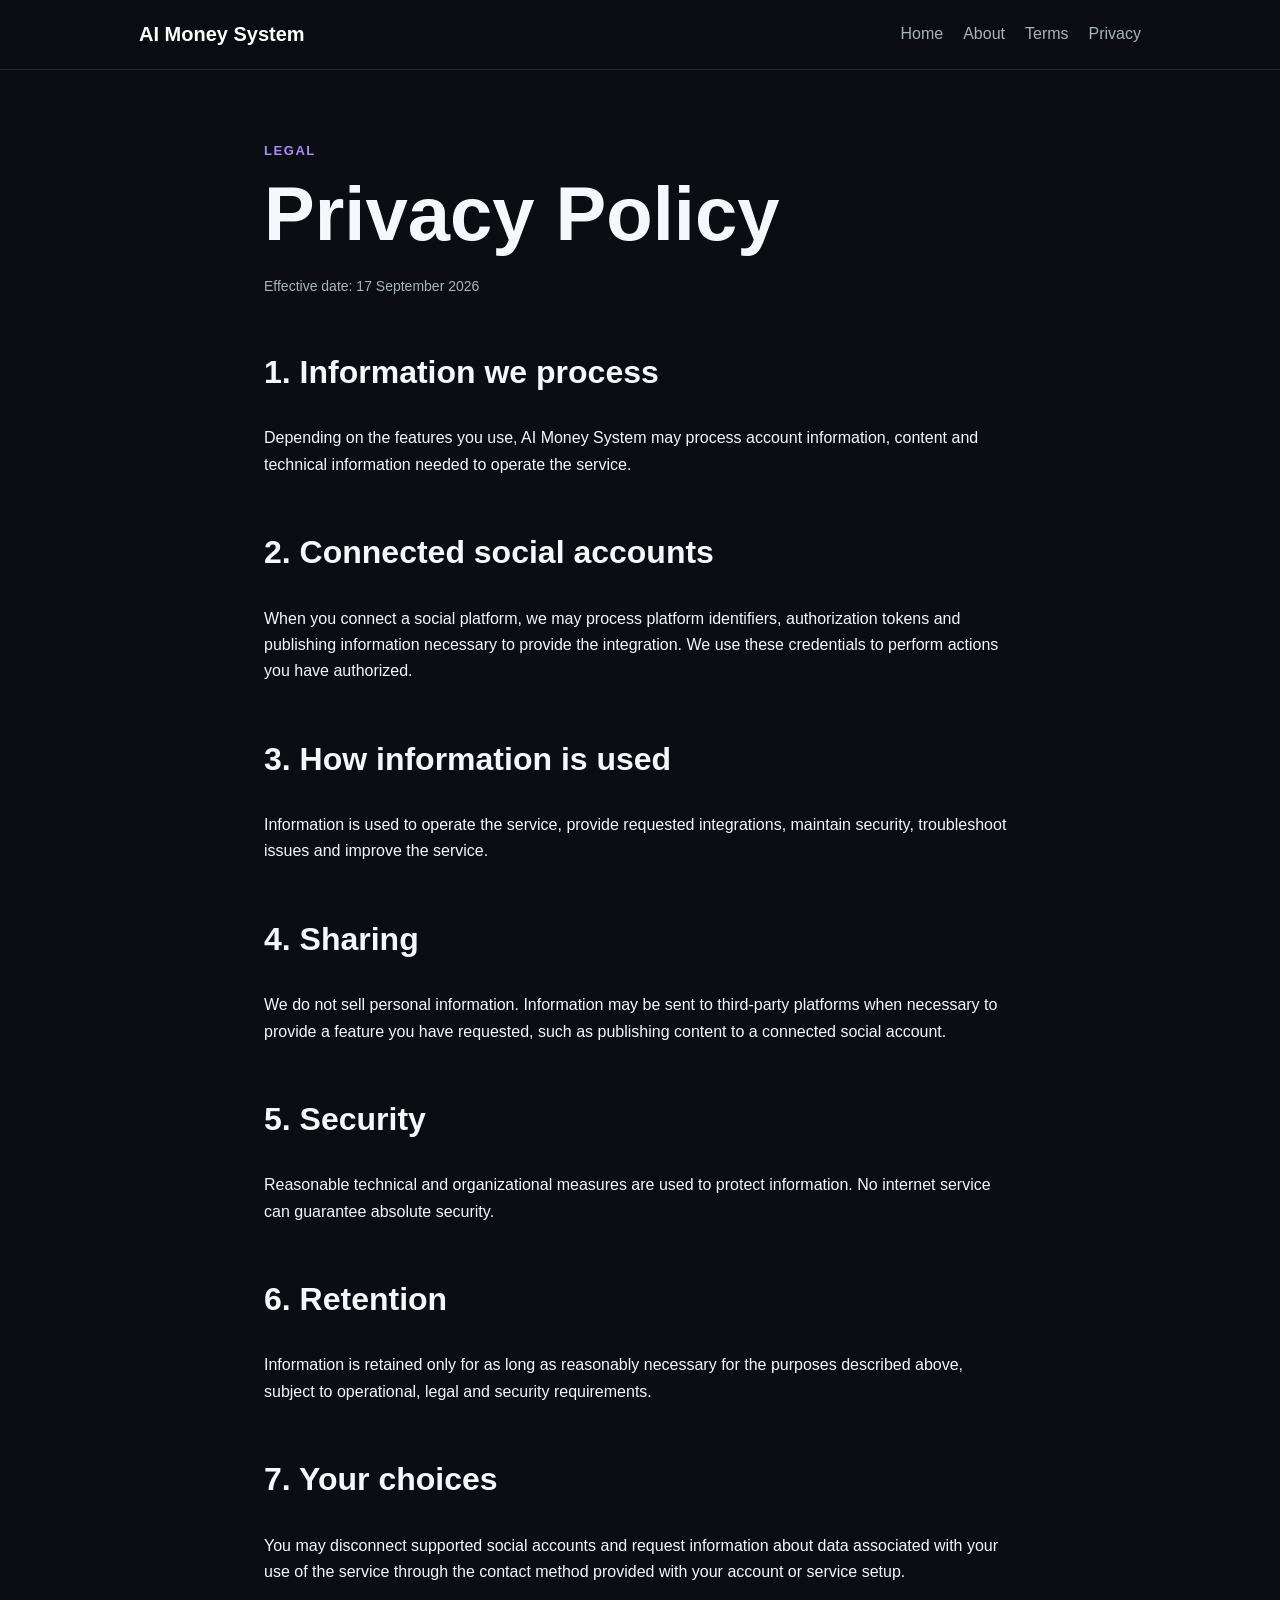
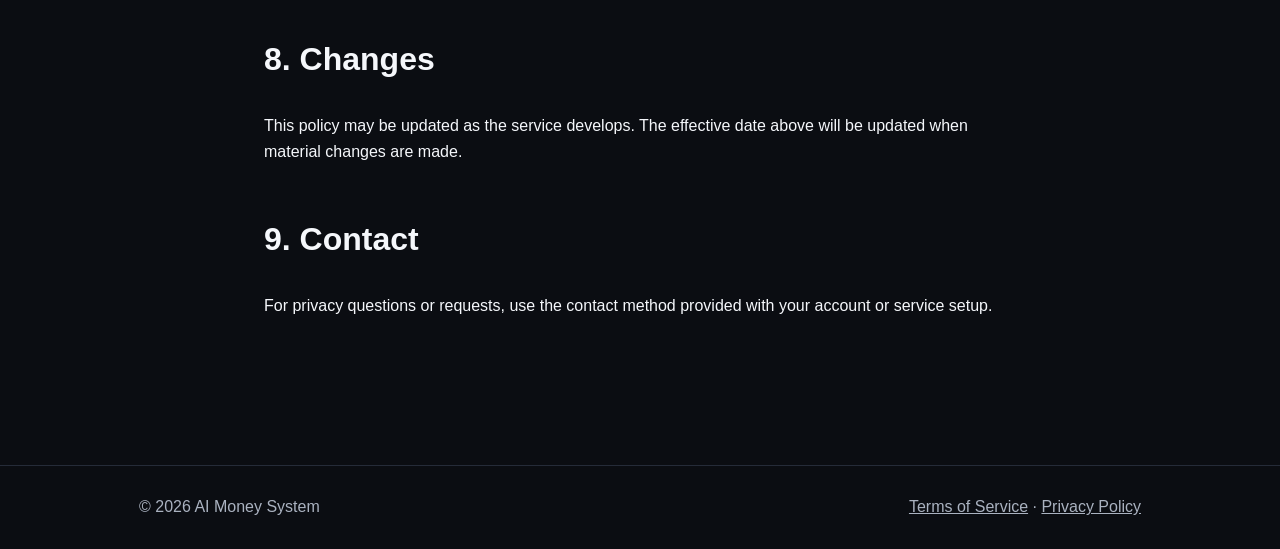
==== privacy.html @ 83e882f5 "Add files via upload" ====
<!doctype html><html lang="en"><head><meta charset="utf-8"><meta name="viewport" content="width=device-width,initial-scale=1"><title>Privacy Policy — AI Money System</title><link rel="stylesheet" href="style.css"></head><body>
<header><nav class="nav"><a class="brand" href="index.html">AI Money System</a><div class="navlinks"><a href="index.html">Home</a><a href="about.html">About</a><a href="terms.html">Terms</a><a href="privacy.html">Privacy</a></div></nav></header>
<main class="page"><div class="eyebrow">Legal</div><h1>Privacy Policy</h1><p class="meta">Effective date: 17 September 2026</p>
<h2>1. Information we process</h2><p>Depending on the features you use, AI Money System may process account information, content and technical information needed to operate the service.</p>
<h2>2. Connected social accounts</h2><p>When you connect a social platform, we may process platform identifiers, authorization tokens and publishing information necessary to provide the integration. We use these credentials to perform actions you have authorized.</p>
<h2>3. How information is used</h2><p>Information is used to operate the service, provide requested integrations, maintain security, troubleshoot issues and improve the service.</p>
<h2>4. Sharing</h2><p>We do not sell personal information. Information may be sent to third-party platforms when necessary to provide a feature you have requested, such as publishing content to a connected social account.</p>
<h2>5. Security</h2><p>Reasonable technical and organizational measures are used to protect information. No internet service can guarantee absolute security.</p>
<h2>6. Retention</h2><p>Information is retained only for as long as reasonably necessary for the purposes described above, subject to operational, legal and security requirements.</p>
<h2>7. Your choices</h2><p>You may disconnect supported social accounts and request information about data associated with your use of the service through the contact method provided with your account or service setup.</p>
<h2>8. Changes</h2><p>This policy may be updated as the service develops. The effective date above will be updated when material changes are made.</p>
<h2>9. Contact</h2><p>For privacy questions or requests, use the contact method provided with your account or service setup.</p>
</main><footer><div class="foot"><span>© 2026 AI Money System</span><span><a href="terms.html">Terms of Service</a> · <a href="privacy.html">Privacy Policy</a></span></div></footer></body></html>
---- style.css ----
:root{--bg:#0b0d12;--panel:#131722;--text:#f5f7fb;--muted:#aab2c0;--accent:#8b5cf6;--border:#252b38}
*{box-sizing:border-box}body{margin:0;font-family:Inter,Arial,sans-serif;background:var(--bg);color:var(--text);line-height:1.65}
header{border-bottom:1px solid var(--border);background:#0b0d12cc;position:sticky;top:0;backdrop-filter:blur(10px)}
.nav{max-width:1050px;margin:auto;padding:18px 24px;display:flex;justify-content:space-between;align-items:center}
.brand{font-weight:800;color:#fff;text-decoration:none;font-size:20px}.navlinks{display:flex;gap:20px;flex-wrap:wrap}.navlinks a{color:var(--muted);text-decoration:none}.navlinks a:hover{color:#fff}
main{max-width:1050px;margin:auto;padding:70px 24px}.hero{padding:55px 0}.eyebrow{color:#a78bfa;font-weight:700;text-transform:uppercase;letter-spacing:.12em;font-size:13px}
h1{font-size:clamp(42px,7vw,76px);line-height:1.02;margin:14px 0 22px;max-width:850px}h2{font-size:32px;margin-top:48px}h3{font-size:21px}
.lead{font-size:21px;color:var(--muted);max-width:760px}.grid{display:grid;grid-template-columns:repeat(3,1fr);gap:18px;margin-top:35px}
.card{background:var(--panel);border:1px solid var(--border);border-radius:18px;padding:25px}.card p{color:var(--muted)}
.cta{display:inline-block;margin-top:25px;padding:13px 19px;background:var(--accent);color:#fff;text-decoration:none;border-radius:10px;font-weight:700}
.page{max-width:800px}.meta{color:var(--muted);font-size:14px}
footer{border-top:1px solid var(--border);margin-top:60px}.foot{max-width:1050px;margin:auto;padding:28px 24px;color:var(--muted);display:flex;justify-content:space-between;gap:20px;flex-wrap:wrap}.foot a{color:var(--muted)}
@media(max-width:760px){.grid{grid-template-columns:1fr}.nav{align-items:flex-start;gap:15px;flex-direction:column}}
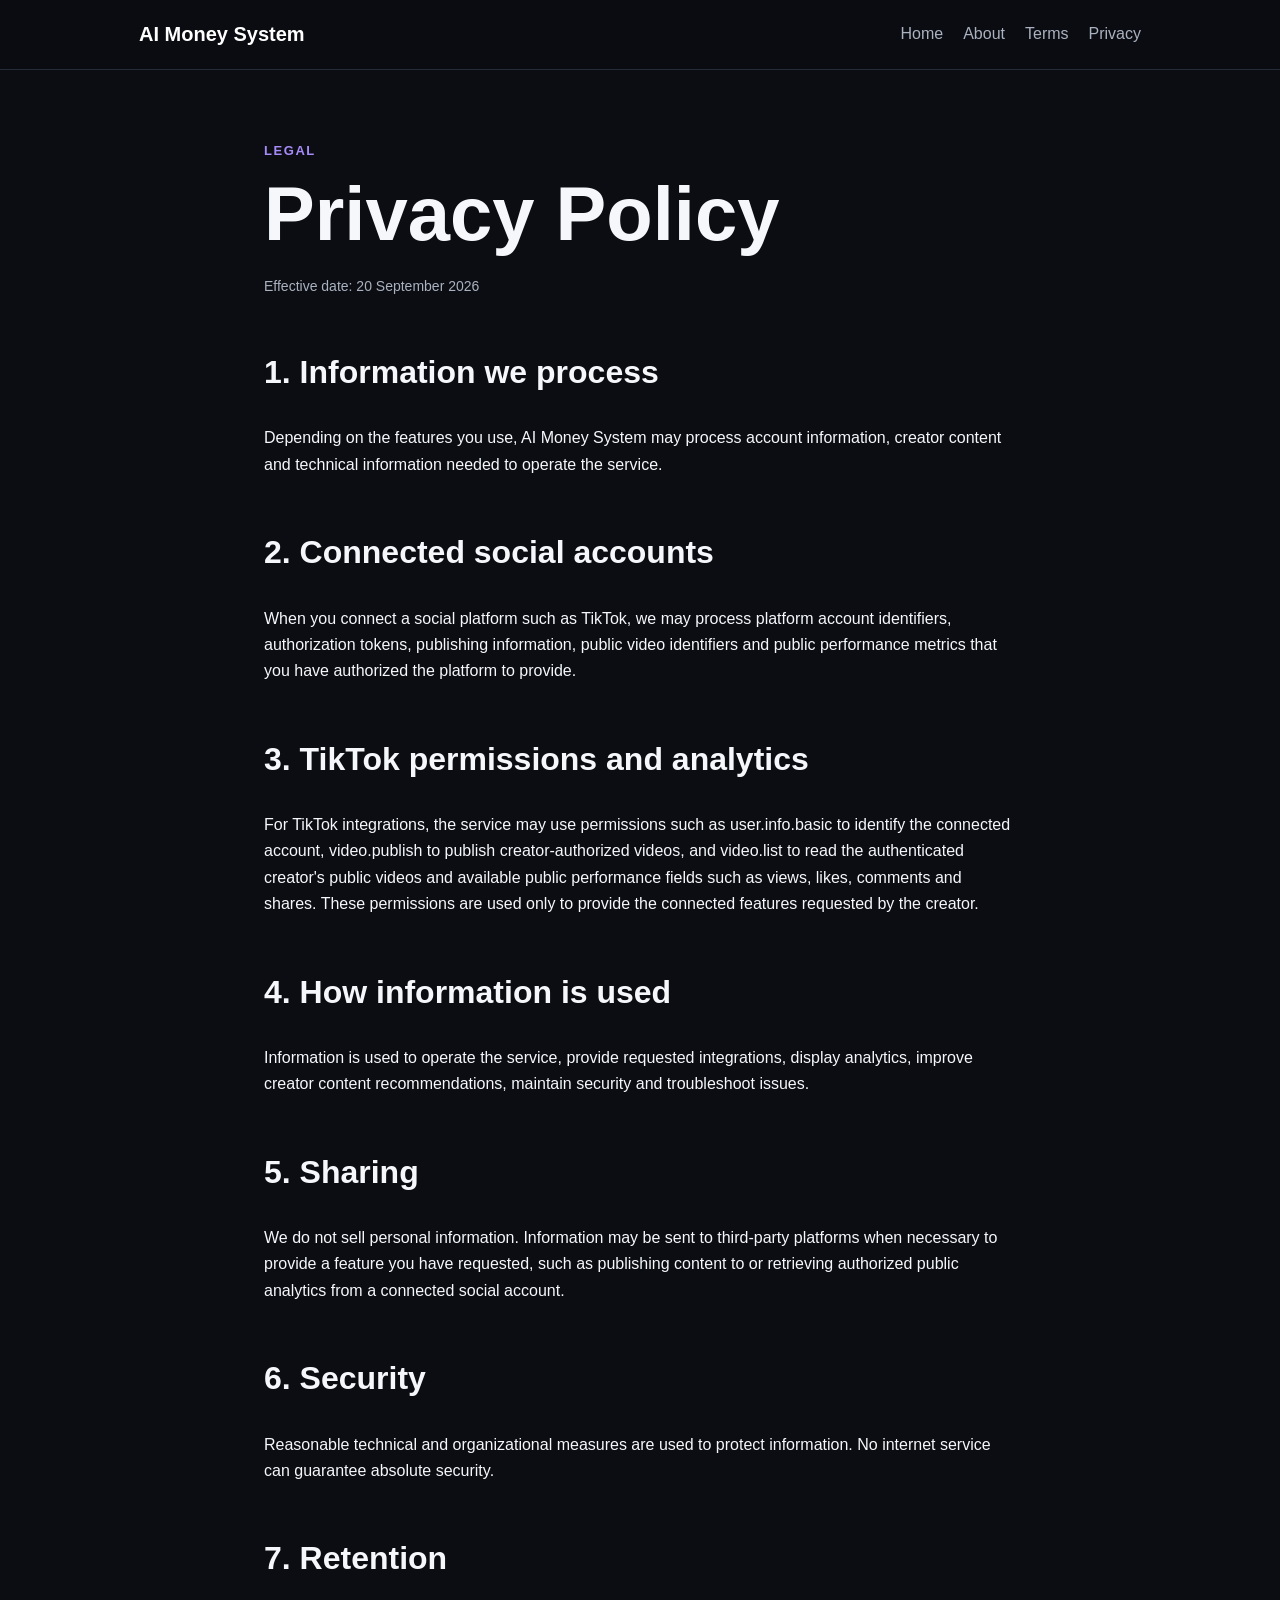
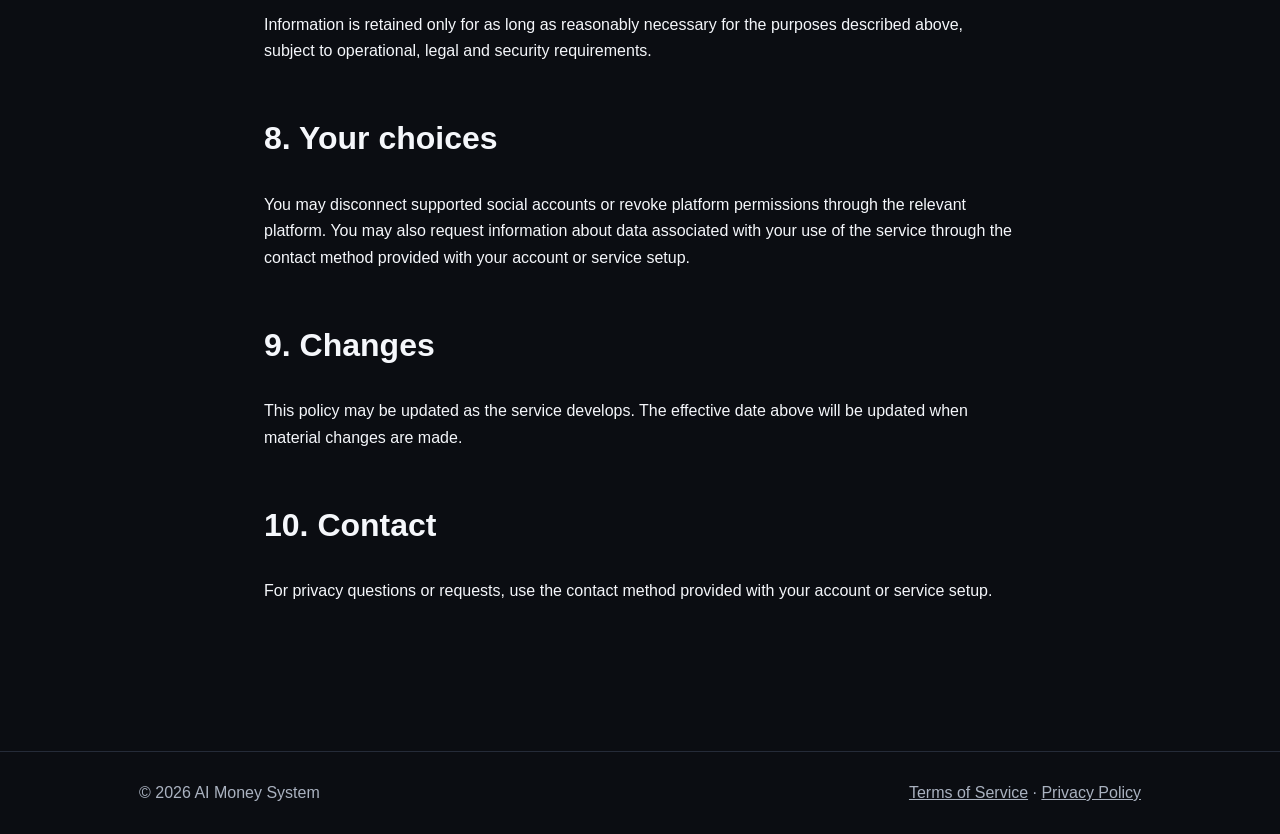
==== commit 4e2fb427: "Document TikTok analytics permissions in privacy policy" ====
--- a/privacy.html
+++ b/privacy.html
@@ -1,13 +1,14 @@
 <!doctype html><html lang="en"><head><meta charset="utf-8"><meta name="viewport" content="width=device-width,initial-scale=1"><title>Privacy Policy — AI Money System</title><link rel="stylesheet" href="style.css"></head><body>
 <header><nav class="nav"><a class="brand" href="index.html">AI Money System</a><div class="navlinks"><a href="index.html">Home</a><a href="about.html">About</a><a href="terms.html">Terms</a><a href="privacy.html">Privacy</a></div></nav></header>
-<main class="page"><div class="eyebrow">Legal</div><h1>Privacy Policy</h1><p class="meta">Effective date: 17 September 2026</p>
-<h2>1. Information we process</h2><p>Depending on the features you use, AI Money System may process account information, content and technical information needed to operate the service.</p>
-<h2>2. Connected social accounts</h2><p>When you connect a social platform, we may process platform identifiers, authorization tokens and publishing information necessary to provide the integration. We use these credentials to perform actions you have authorized.</p>
-<h2>3. How information is used</h2><p>Information is used to operate the service, provide requested integrations, maintain security, troubleshoot issues and improve the service.</p>
-<h2>4. Sharing</h2><p>We do not sell personal information. Information may be sent to third-party platforms when necessary to provide a feature you have requested, such as publishing content to a connected social account.</p>
-<h2>5. Security</h2><p>Reasonable technical and organizational measures are used to protect information. No internet service can guarantee absolute security.</p>
-<h2>6. Retention</h2><p>Information is retained only for as long as reasonably necessary for the purposes described above, subject to operational, legal and security requirements.</p>
-<h2>7. Your choices</h2><p>You may disconnect supported social accounts and request information about data associated with your use of the service through the contact method provided with your account or service setup.</p>
-<h2>8. Changes</h2><p>This policy may be updated as the service develops. The effective date above will be updated when material changes are made.</p>
-<h2>9. Contact</h2><p>For privacy questions or requests, use the contact method provided with your account or service setup.</p>
+<main class="page"><div class="eyebrow">Legal</div><h1>Privacy Policy</h1><p class="meta">Effective date: 20 September 2026</p>
+<h2>1. Information we process</h2><p>Depending on the features you use, AI Money System may process account information, creator content and technical information needed to operate the service.</p>
+<h2>2. Connected social accounts</h2><p>When you connect a social platform such as TikTok, we may process platform account identifiers, authorization tokens, publishing information, public video identifiers and public performance metrics that you have authorized the platform to provide.</p>
+<h2>3. TikTok permissions and analytics</h2><p>For TikTok integrations, the service may use permissions such as user.info.basic to identify the connected account, video.publish to publish creator-authorized videos, and video.list to read the authenticated creator's public videos and available public performance fields such as views, likes, comments and shares. These permissions are used only to provide the connected features requested by the creator.</p>
+<h2>4. How information is used</h2><p>Information is used to operate the service, provide requested integrations, display analytics, improve creator content recommendations, maintain security and troubleshoot issues.</p>
+<h2>5. Sharing</h2><p>We do not sell personal information. Information may be sent to third-party platforms when necessary to provide a feature you have requested, such as publishing content to or retrieving authorized public analytics from a connected social account.</p>
+<h2>6. Security</h2><p>Reasonable technical and organizational measures are used to protect information. No internet service can guarantee absolute security.</p>
+<h2>7. Retention</h2><p>Information is retained only for as long as reasonably necessary for the purposes described above, subject to operational, legal and security requirements.</p>
+<h2>8. Your choices</h2><p>You may disconnect supported social accounts or revoke platform permissions through the relevant platform. You may also request information about data associated with your use of the service through the contact method provided with your account or service setup.</p>
+<h2>9. Changes</h2><p>This policy may be updated as the service develops. The effective date above will be updated when material changes are made.</p>
+<h2>10. Contact</h2><p>For privacy questions or requests, use the contact method provided with your account or service setup.</p>
 </main><footer><div class="foot"><span>© 2026 AI Money System</span><span><a href="terms.html">Terms of Service</a> · <a href="privacy.html">Privacy Policy</a></span></div></footer></body></html>
